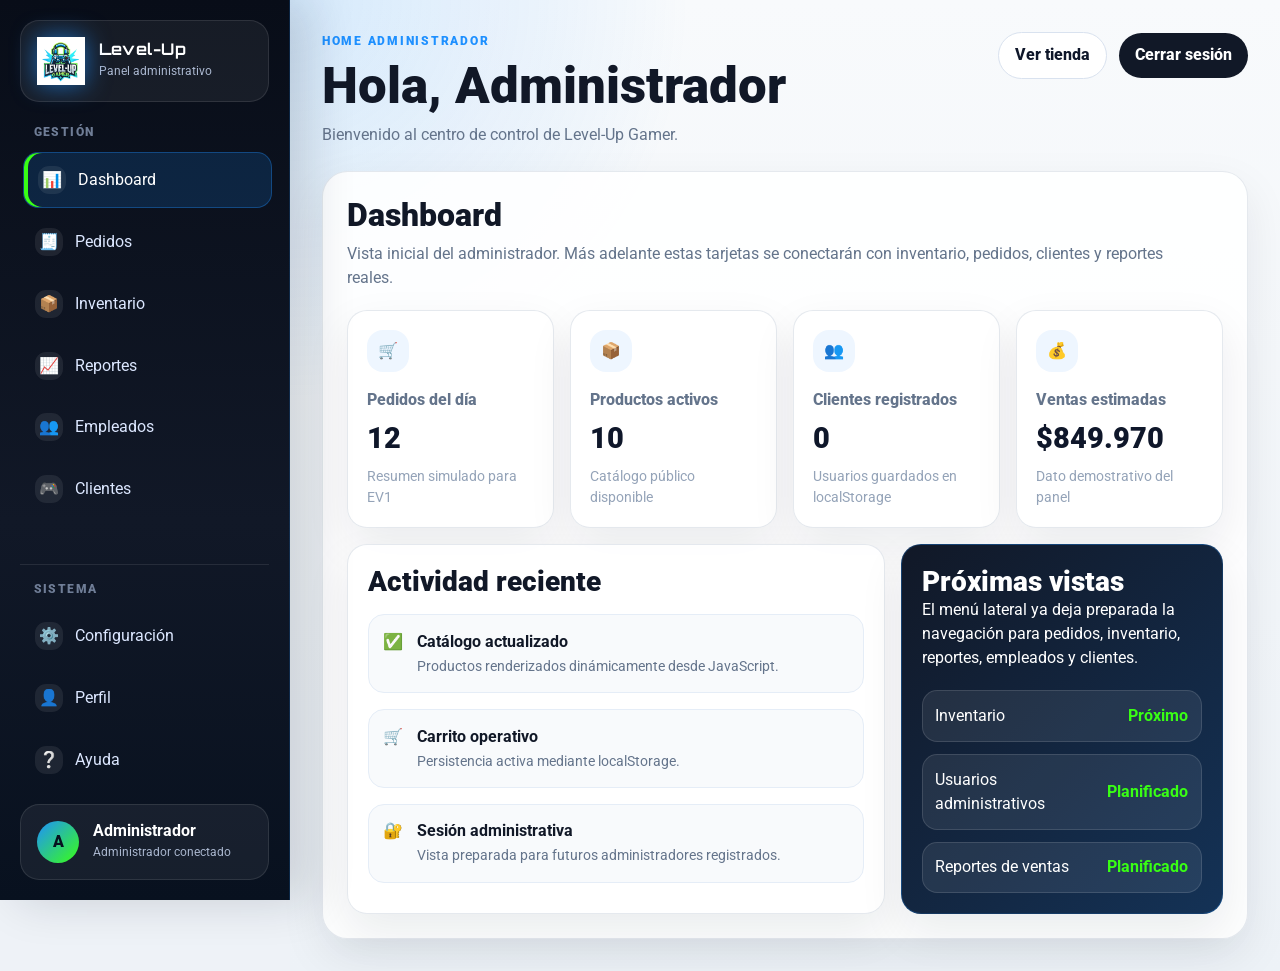
==== admin.html @ a3780b22 "feat: agrega vista de pedidos en panel administrador" ====
<!DOCTYPE html>
<html lang="es">

<head>
    <meta charset="UTF-8">
    <meta name="viewport" content="width=device-width, initial-scale=1.0">
    <title>Panel administrador | Level-Up Gamer</title>

    <link rel="icon" type="image/png" href="img/LOGO-LEVEL-UP-GAMER.png">

    <!-- Google Fonts -->
    <link rel="preconnect" href="https://fonts.googleapis.com">
    <link rel="preconnect" href="https://fonts.gstatic.com" crossorigin>
    <link href="https://fonts.googleapis.com/css2?family=Orbitron:wght@400;600;700;800&family=Roboto:wght@400;500;700;900&display=swap" rel="stylesheet">

    <!-- Bootstrap -->
    <link href="https://cdn.jsdelivr.net/npm/bootstrap@5.3.3/dist/css/bootstrap.min.css" rel="stylesheet">

    <!-- CSS propio -->
    <link rel="stylesheet" href="css/style.css">
</head>

<body class="admin-body">

    <div class="admin-layout">

        <!-- SIDEBAR ADMINISTRADOR -->
        <aside class="admin-sidebar">

            <!-- Logo / marca -->
            <div class="admin-brand">
                <img src="img/LOGO-LEVEL-UP-GAMER.png" alt="Logo Level-Up Gamer">

                <div>
                    <strong>Level-Up</strong>
                    <span>Panel administrativo</span>
                </div>
            </div>


            <!-- Menú principal -->
            <nav class="admin-menu" aria-label="Menú principal del administrador">

                <p class="admin-menu-title">Gestión</p>

                <a href="#" class="admin-menu-link active" data-admin-view="dashboard" aria-current="page">
                    <span class="admin-menu-icon">📊</span>
                    <span>Dashboard</span>
                </a>

                <a href="#" class="admin-menu-link" data-admin-view="pedidos">
                    <span class="admin-menu-icon">🧾</span>
                    <span>Pedidos</span>
                </a>

                <a href="#" class="admin-menu-link">
                    <span class="admin-menu-icon">📦</span>
                    <span>Inventario</span>
                </a>

                <a href="#" class="admin-menu-link">
                    <span class="admin-menu-icon">📈</span>
                    <span>Reportes</span>
                </a>

                <a href="#" class="admin-menu-link">
                    <span class="admin-menu-icon">👥</span>
                    <span>Empleados</span>
                </a>

                <a href="#" class="admin-menu-link">
                    <span class="admin-menu-icon">🎮</span>
                    <span>Clientes</span>
                </a>

            </nav>


            <!-- Menú inferior -->
            <div class="admin-sidebar-bottom">

                <nav class="admin-menu admin-menu-secondary" aria-label="Opciones secundarias del administrador">

                    <p class="admin-menu-title">Sistema</p>

                    <a href="#" class="admin-menu-link">
                        <span class="admin-menu-icon">⚙️</span>
                        <span>Configuración</span>
                    </a>

                    <a href="#" class="admin-menu-link">
                        <span class="admin-menu-icon">👤</span>
                        <span>Perfil</span>
                    </a>

                    <a href="#" class="admin-menu-link">
                        <span class="admin-menu-icon">❔</span>
                        <span>Ayuda</span>
                    </a>

                </nav>

                <div class="admin-profile-card">
                    <div class="admin-profile-avatar" id="admin-avatar">AD</div>

                    <div class="admin-profile-info">
                        <strong id="admin-profile-name">Administrador</strong>
                        <span id="admin-profile-role">Administrador conectado</span>
                    </div>
                </div>

            </div>

        </aside>


        <!-- CONTENIDO PRINCIPAL -->
        <main class="admin-main">

            <header class="admin-topbar">
                <div>
                    <p class="admin-eyebrow">Home administrador</p>
                    <h1>Hola, <span id="admin-greeting-name">Administrador</span></h1>
                    <p class="admin-subtitle">
                        Bienvenido al centro de control de Level-Up Gamer.
                    </p>
                </div>

                <div class="admin-topbar-actions">
                    <a href="index.html" class="admin-store-link">Ver tienda</a>
                    <button type="button" class="admin-logout-btn" onclick="cerrarSesionAdmin()">
                        Cerrar sesión
                    </button>
                </div>
            </header>


            <!-- Dashboard inicial -->
            <section class="admin-content-panel admin-view-section active" id="admin-view-dashboard">

                <div class="admin-section-heading">
                    <div>
                        <h2>Dashboard</h2>
                        <p>
                            Vista inicial del administrador. Más adelante estas tarjetas se conectarán con
                            inventario, pedidos, clientes y reportes reales.
                        </p>
                    </div>
                </div>

                <div class="admin-stats-grid">

                    <article class="admin-stat-card">
                        <span class="admin-stat-icon">🛒</span>
                        <p>Pedidos del día</p>
                        <strong>12</strong>
                        <small>Resumen simulado para EV1</small>
                    </article>

                    <article class="admin-stat-card">
                        <span class="admin-stat-icon">📦</span>
                        <p>Productos activos</p>
                        <strong>10</strong>
                        <small>Catálogo público disponible</small>
                    </article>

                    <article class="admin-stat-card">
                        <span class="admin-stat-icon">👥</span>
                        <p>Clientes registrados</p>
                        <strong id="admin-total-users">0</strong>
                        <small>Usuarios guardados en localStorage</small>
                    </article>

                    <article class="admin-stat-card">
                        <span class="admin-stat-icon">💰</span>
                        <p>Ventas estimadas</p>
                        <strong>$849.970</strong>
                        <small>Dato demostrativo del panel</small>
                    </article>

                </div>


                <div class="admin-dashboard-grid">

                    <article class="admin-dashboard-card">
                        <h3>Actividad reciente</h3>

                        <ul class="admin-activity-list">
                            <li>
                                <span>✅</span>
                                <div>
                                    <strong>Catálogo actualizado</strong>
                                    <small>Productos renderizados dinámicamente desde JavaScript.</small>
                                </div>
                            </li>

                            <li>
                                <span>🛒</span>
                                <div>
                                    <strong>Carrito operativo</strong>
                                    <small>Persistencia activa mediante localStorage.</small>
                                </div>
                            </li>

                            <li>
                                <span>🔐</span>
                                <div>
                                    <strong>Sesión administrativa</strong>
                                    <small>Vista preparada para futuros administradores registrados.</small>
                                </div>
                            </li>
                        </ul>
                    </article>

                    <article class="admin-dashboard-card admin-dashboard-highlight">
                        <h3>Próximas vistas</h3>
                        <p>
                            El menú lateral ya deja preparada la navegación para pedidos, inventario,
                            reportes, empleados y clientes.
                        </p>

                        <div class="admin-progress-list">
                            <div>
                                <span>Inventario</span>
                                <strong>Próximo</strong>
                            </div>
                            <div>
                                <span>Usuarios administrativos</span>
                                <strong>Planificado</strong>
                            </div>
                            <div>
                                <span>Reportes de ventas</span>
                                <strong>Planificado</strong>
                            </div>
                        </div>
                    </article>

                </div>

            </section>


            <!-- Pedidos -->
            <section class="admin-content-panel admin-view-section" id="admin-view-pedidos">

                <div class="admin-section-heading">
                    <div>
                        <h2>Pedidos</h2>
                        <p>
                            Revisión de ventas registradas. Selecciona una fila para ver los productos
                            comprados, cantidades, precios y total de la orden.
                        </p>
                    </div>
                </div>


                <div class="admin-orders-summary">
                    <article>
                        <span>✅</span>
                        <div>
                            <strong id="admin-orders-completed">0</strong>
                            <small>Completados</small>
                        </div>
                    </article>

                    <article>
                        <span>⏳</span>
                        <div>
                            <strong id="admin-orders-progress">0</strong>
                            <small>En curso</small>
                        </div>
                    </article>

                    <article>
                        <span>❌</span>
                        <div>
                            <strong id="admin-orders-cancelled">0</strong>
                            <small>Cancelados</small>
                        </div>
                    </article>
                </div>


                <div class="admin-table-card">

                    <div class="admin-table-header">
                        <div>
                            <h3>Listado de ventas</h3>
                            <p id="admin-orders-range">Mostrando pedidos simulados</p>
                        </div>

                        <span class="admin-table-hint">Haz clic en una venta para ver el detalle</span>
                    </div>


                    <div class="admin-table-responsive">
                        <table class="admin-orders-table">
                            <thead>
                                <tr>
                                    <th>Fecha de compra</th>
                                    <th>Código venta</th>
                                    <th>Trabajador</th>
                                    <th>Estado</th>
                                    <th>Monto</th>
                                </tr>
                            </thead>

                            <tbody id="admin-orders-body">
                                <!-- Pedidos renderizados con JavaScript -->
                            </tbody>
                        </table>
                    </div>


                    <div class="admin-pagination" id="admin-orders-pagination" aria-label="Paginación de pedidos">
                        <!-- Paginación renderizada con JavaScript -->
                    </div>

                </div>


                <div class="admin-order-detail" id="admin-order-detail">
                    <div class="admin-empty-detail">
                        <span>🧾</span>
                        <strong>Selecciona una venta</strong>
                        <p>El detalle de productos comprados aparecerá en esta sección.</p>
                    </div>
                </div>

            </section>

        </main>

    </div>


    <script src="https://cdn.jsdelivr.net/npm/bootstrap@5.3.3/dist/js/bootstrap.bundle.min.js"></script>
    <script src="js/script.js"></script>

</body>

</html>
---- css/style.css ----
/* =========================================================
   LEVEL-UP GAMER - ESTILOS BASE EV1
   Paleta oficial caso Forma B: negro, azul eléctrico y verde neón
   ========================================================= */

:root {
  --lug-bg: #000000;
  --lug-bg-soft: #0b0f14;
  --lug-card: #101820;
  --lug-card-light: #ffffff;
  --lug-primary: #1e90ff;
  --lug-secondary: #39ff14;
  --lug-accent: #39ff14;
  --lug-danger: #ff4d6d;
  --lug-warning: #ffd166;
  --lug-text: #ffffff;
  --lug-muted: #d3d3d3;
  --lug-border: rgba(30, 144, 255, 0.35);
  --lug-shadow: 0 18px 45px rgba(0, 0, 0, 0.35);
  --lug-font-main: "Roboto", Arial, sans-serif;
  --lug-font-heading: "Orbitron", "Roboto", Arial, sans-serif;
}

* {
  box-sizing: border-box;
}

body {
  min-height: 100vh;
  font-family: var(--lug-font-main);
  background:
    radial-gradient(
      circle at top left,
      rgba(30, 144, 255, 0.2),
      transparent 34rem
    ),
    radial-gradient(
      circle at top right,
      rgba(57, 255, 20, 0.12),
      transparent 28rem
    ),
    linear-gradient(180deg, #000000 0%, #05080d 45%, #000000 100%);
  color: var(--lug-text);
}

a {
  color: var(--lug-secondary);
  transition:
    color 0.2s ease,
    opacity 0.2s ease;
}

a:hover {
  color: var(--lug-accent);
}

.navbar.bg-dark,
footer.bg-dark {
  background: rgba(0, 0, 0, 0.96) !important;
  border-bottom: 1px solid var(--lug-border);
  box-shadow: 0 8px 24px rgba(0, 0, 0, 0.24);
}

.navbar-brand img {
  filter: drop-shadow(0 0 8px rgba(30, 144, 255, 0.55));
}

.navbar-brand,
.navbar-dark .navbar-nav .nav-link {
  letter-spacing: 0.03em;
}

.navbar-dark .navbar-nav .nav-link:hover,
.navbar-dark .navbar-nav .nav-link.active {
  color: var(--lug-accent);
}

header .container.py-2 {
  color: var(--lug-muted);
}

.user-session-btn {
  display: inline-flex;
  align-items: center;
  gap: 0.5rem;
  color: var(--lug-text);
  border: 1px solid rgba(30, 144, 255, 0.35);
  background: rgba(16, 24, 32, 0.8);
}

.user-session-btn:hover,
.user-session-btn:focus {
  color: var(--lug-text);
  border-color: var(--lug-secondary);
  background: rgba(30, 144, 255, 0.16);
}

.user-avatar {
  display: inline-flex;
  align-items: center;
  justify-content: center;
  width: 30px;
  height: 30px;
  border-radius: 50%;
  background: linear-gradient(135deg, var(--lug-primary), var(--lug-secondary));
  color: #000000;
  font-family: var(--lug-font-main);
  font-size: 0.8rem;
  font-weight: 900;
}

.user-session-menu {
  background: rgba(3, 6, 10, 0.98);
  border: 1px solid rgba(30, 144, 255, 0.35);
  box-shadow: var(--lug-shadow);
}

.user-session-menu .dropdown-item {
  color: var(--lug-text);
}

.user-session-menu .dropdown-item:hover,
.user-session-menu .dropdown-item:focus {
  color: #000000;
  background: var(--lug-secondary);
}

.user-session-menu .dropdown-divider {
  border-color: rgba(30, 144, 255, 0.25);
}

main {
  color: var(--lug-text);
}

.bg-light {
  background: linear-gradient(
    135deg,
    rgba(16, 24, 32, 0.96),
    rgba(0, 0, 0, 0.9)
  ) !important;
  color: var(--lug-text);
  border: 1px solid var(--lug-border);
  border-radius: 1.2rem;
  box-shadow: var(--lug-shadow);
}

h1,
h2,
h3,
h4,
h5,
.navbar-brand {
  font-family: var(--lug-font-heading);
  font-weight: 800;
}

h1,
h2 {
  text-shadow: 0 0 20px rgba(30, 144, 255, 0.45);
}

.text-muted {
  color: var(--lug-muted) !important;
}

.card {
  background: linear-gradient(
    180deg,
    rgba(16, 24, 32, 0.98),
    rgba(3, 6, 10, 0.98)
  );
  color: var(--lug-text);
  border: 1px solid rgba(30, 144, 255, 0.22);
  border-radius: 1rem;
  box-shadow: 0 14px 30px rgba(0, 0, 0, 0.38);
  overflow: hidden;
  transition:
    transform 0.2s ease,
    box-shadow 0.2s ease,
    border-color 0.2s ease;
}

.card .card-title {
  color: var(--lug-text);
}

.card .card-text,
.card .text-muted,
.cart-item small,
.form-text {
  color: var(--lug-muted) !important;
}

.product-price,
.cart-item .fw-bold,
.cart-summary-total span,
#cart-total,
#cart-total-final {
  font-family: var(--lug-font-main);
  color: var(--lug-secondary);
  letter-spacing: 0;
  text-shadow: none;
}

.cart-summary-total {
  font-family: var(--lug-font-main);
  color: var(--lug-text);
  font-weight: 700;
}

.card:hover {
  transform: translateY(-4px);
  border-color: rgba(30, 144, 255, 0.65);
  box-shadow: 0 20px 42px rgba(0, 0, 0, 0.3);
}

.card-img-top {
  height: 190px;
  object-fit: cover;
  background: #0c1020;
}

.product-image-link {
  display: block;
  overflow: hidden;
}

.product-image-link img {
  transition:
    transform 0.25s ease,
    filter 0.25s ease;
}

.product-image-link:hover img {
  transform: scale(1.04);
  filter: brightness(1.08);
}

.card-header.bg-dark {
  background: linear-gradient(135deg, #000000, #0b1f35) !important;
  border-bottom: 1px solid rgba(57, 255, 20, 0.35);
}

.card-body {
  background: transparent;
}

.btn {
  border-radius: 999px;
  font-weight: 700;
}

.btn-dark {
  background: linear-gradient(135deg, var(--lug-primary), #005bb5);
  border: none;
  box-shadow: 0 0 18px rgba(30, 144, 255, 0.35);
}

/* =========================================================
   PANEL ADMINISTRATIVO
   ========================================================= */

.admin-body {
  min-height: 100vh;
  background: #eef2f7;
  color: #172033;
}

.admin-layout {
  display: grid;
  grid-template-columns: 290px minmax(0, 1fr);
  min-height: 100vh;
}

.admin-sidebar {
  position: sticky;
  top: 0;
  display: flex;
  flex-direction: column;
  height: 100vh;
  padding: 1.25rem;
  background: linear-gradient(180deg, #080d18 0%, #111827 58%, #08111f 100%);
  color: #ffffff;
  border-right: 1px solid rgba(30, 144, 255, 0.18);
  box-shadow: 18px 0 45px rgba(15, 23, 42, 0.16);
}

.admin-brand,
.admin-profile-card {
  display: flex;
  align-items: center;
  gap: 0.85rem;
  padding: 1rem;
  background: rgba(255, 255, 255, 0.06);
  border: 1px solid rgba(255, 255, 255, 0.1);
  border-radius: 1.2rem;
}

.admin-brand img {
  width: 48px;
  height: 48px;
  object-fit: contain;
  filter: drop-shadow(0 0 12px rgba(30, 144, 255, 0.65));
}

.admin-brand strong,
.admin-profile-info strong {
  display: block;
  line-height: 1.1;
}

.admin-brand strong {
  font-family: var(--lug-font-heading);
  font-size: 1rem;
  letter-spacing: 0.04em;
}

.admin-brand span,
.admin-profile-info span {
  display: block;
  margin-top: 0.2rem;
  color: #aab7cf;
  font-size: 0.78rem;
}

.admin-menu {
  margin-top: 1.4rem;
}

.admin-menu-title {
  margin: 0 0 0.65rem;
  padding: 0 0.85rem;
  color: #6f7d96;
  font-size: 0.72rem;
  font-weight: 900;
  letter-spacing: 0.12em;
  text-transform: uppercase;
}

.admin-menu-link {
  display: flex;
  align-items: center;
  gap: 0.75rem;
  width: 100%;
  margin-bottom: 0.35rem;
  padding: 0.82rem 0.9rem;
  color: #dce7ff;
  text-decoration: none;
  border: 1px solid transparent;
  border-radius: 0.95rem;
  transition:
    background 0.2s ease,
    color 0.2s ease,
    border-color 0.2s ease,
    transform 0.2s ease;
}

.admin-menu-link:hover,
.admin-menu-link.active {
  color: #ffffff;
  background: rgba(30, 144, 255, 0.16);
  border-color: rgba(30, 144, 255, 0.34);
  transform: translateX(3px);
}

.admin-menu-link.active {
  box-shadow: inset 4px 0 0 var(--lug-secondary);
}

.admin-menu-icon {
  display: inline-flex;
  align-items: center;
  justify-content: center;
  width: 28px;
  height: 28px;
  background: rgba(255, 255, 255, 0.08);
  border-radius: 0.7rem;
}

.admin-sidebar-bottom {
  margin-top: auto;
}

.admin-menu-secondary {
  margin-top: 1rem;
  padding-top: 1rem;
  border-top: 1px solid rgba(255, 255, 255, 0.09);
}

.admin-profile-card {
  margin-top: 1rem;
}

.admin-profile-avatar {
  display: inline-flex;
  align-items: center;
  justify-content: center;
  flex: 0 0 42px;
  width: 42px;
  height: 42px;
  color: #07111f;
  font-weight: 900;
  background: linear-gradient(135deg, var(--lug-primary), var(--lug-secondary));
  border-radius: 50%;
}

.admin-profile-info {
  min-width: 0;
}

.admin-profile-info strong,
.admin-profile-info span {
  overflow: hidden;
  text-overflow: ellipsis;
  white-space: nowrap;
}

.admin-main {
  min-width: 0;
  padding: 2rem;
  background:
    radial-gradient(circle at top left, rgba(30, 144, 255, 0.16), transparent 25rem),
    linear-gradient(180deg, #f8fafc 0%, #edf2f7 100%);
  color: #172033;
}

.admin-topbar {
  display: flex;
  align-items: flex-start;
  justify-content: space-between;
  gap: 1.5rem;
  margin-bottom: 1.5rem;
}

.admin-eyebrow {
  margin: 0 0 0.25rem;
  color: #1e90ff;
  font-size: 0.78rem;
  font-weight: 900;
  letter-spacing: 0.14em;
  text-transform: uppercase;
}

.admin-topbar h1 {
  margin: 0;
  color: #111827;
  font-family: var(--lug-font-main);
  font-size: clamp(2rem, 4vw, 3.2rem);
  font-weight: 900;
  text-shadow: none;
}

.admin-subtitle {
  margin: 0.45rem 0 0;
  color: #64748b;
}

.admin-topbar-actions {
  display: flex;
  align-items: center;
  gap: 0.75rem;
  flex-wrap: wrap;
}

.admin-store-link,
.admin-logout-btn {
  display: inline-flex;
  align-items: center;
  justify-content: center;
  min-height: 42px;
  padding: 0.65rem 1rem;
  font-weight: 800;
  text-decoration: none;
  border-radius: 999px;
}

.admin-store-link {
  color: #0f172a;
  background: #ffffff;
  border: 1px solid #d9e2ef;
}

.admin-store-link:hover {
  color: #0f172a;
  border-color: var(--lug-primary);
}

.admin-logout-btn {
  color: #ffffff;
  background: #111827;
  border: none;
}

.admin-content-panel,
.admin-dashboard-card,
.admin-stat-card {
  background: rgba(255, 255, 255, 0.88);
  border: 1px solid rgba(148, 163, 184, 0.24);
  box-shadow: 0 18px 45px rgba(15, 23, 42, 0.08);
}

.admin-content-panel {
  display: none;
  padding: 1.5rem;
  border-radius: 1.6rem;
}

.admin-content-panel.active {
  display: block;
}

.admin-section-heading {
  display: flex;
  align-items: flex-start;
  justify-content: space-between;
  gap: 1rem;
  margin-bottom: 1.25rem;
}

.admin-section-heading h2,
.admin-dashboard-card h3 {
  margin: 0;
  color: #111827;
  font-family: var(--lug-font-main);
  font-weight: 900;
  text-shadow: none;
}

.admin-section-heading p {
  max-width: 820px;
  margin: 0.45rem 0 0;
  color: #64748b;
}

.admin-stats-grid {
  display: grid;
  grid-template-columns: repeat(4, minmax(0, 1fr));
  gap: 1rem;
}

.admin-stat-card,
.admin-dashboard-card {
  border-radius: 1.25rem;
}

.admin-stat-card {
  padding: 1.2rem;
}

.admin-stat-icon {
  display: inline-flex;
  align-items: center;
  justify-content: center;
  width: 42px;
  height: 42px;
  margin-bottom: 1rem;
  background: #eef6ff;
  border-radius: 1rem;
}

.admin-stat-card p {
  margin: 0;
  color: #64748b;
  font-weight: 800;
}

.admin-stat-card strong {
  display: block;
  margin-top: 0.3rem;
  color: #0f172a;
  font-size: 1.8rem;
  font-weight: 900;
}

.admin-stat-card small {
  display: block;
  margin-top: 0.35rem;
  color: #94a3b8;
}

.admin-dashboard-grid {
  display: grid;
  grid-template-columns: 1.25fr 0.75fr;
  gap: 1rem;
  margin-top: 1rem;
}

.admin-dashboard-card {
  padding: 1.25rem;
}

.admin-activity-list {
  display: grid;
  gap: 1rem;
  margin: 1rem 0 0;
  padding: 0;
  list-style: none;
}

.admin-activity-list li {
  display: flex;
  gap: 0.85rem;
  padding: 0.9rem;
  background: #f8fafc;
  border: 1px solid #e5edf7;
  border-radius: 1rem;
}

.admin-activity-list strong {
  display: block;
  color: #111827;
}

.admin-activity-list small,
.admin-dashboard-card p {
  color: #64748b;
}

.admin-dashboard-highlight {
  color: #ffffff;
  background: linear-gradient(135deg, #111827, #143256);
  border-color: rgba(30, 144, 255, 0.25);
}

.admin-dashboard-highlight h3,
.admin-dashboard-highlight p {
  color: #ffffff;
}

.admin-progress-list {
  display: grid;
  gap: 0.75rem;
  margin-top: 1.25rem;
}

.admin-progress-list div {
  display: flex;
  align-items: center;
  justify-content: space-between;
  gap: 1rem;
  padding: 0.8rem;
  background: rgba(255, 255, 255, 0.08);
  border: 1px solid rgba(255, 255, 255, 0.12);
  border-radius: 0.95rem;
}

.admin-progress-list strong {
  color: var(--lug-secondary);
}

.admin-orders-summary {
  display: grid;
  grid-template-columns: repeat(3, minmax(0, 1fr));
  gap: 1rem;
  margin-bottom: 1rem;
}

.admin-orders-summary article {
  display: flex;
  align-items: center;
  gap: 0.9rem;
  padding: 1rem;
  background: #ffffff;
  border: 1px solid #e5edf7;
  border-radius: 1.2rem;
  box-shadow: 0 12px 30px rgba(15, 23, 42, 0.06);
}

.admin-orders-summary article > span {
  display: inline-flex;
  align-items: center;
  justify-content: center;
  width: 44px;
  height: 44px;
  background: #eef6ff;
  border-radius: 1rem;
}

.admin-orders-summary strong {
  display: block;
  color: #0f172a;
  font-size: 1.6rem;
  line-height: 1;
}

.admin-orders-summary small {
  color: #64748b;
  font-weight: 800;
}

.admin-table-card,
.admin-order-detail {
  background: #ffffff;
  border: 1px solid #e5edf7;
  border-radius: 1.25rem;
  box-shadow: 0 12px 30px rgba(15, 23, 42, 0.06);
}

.admin-table-card {
  overflow: hidden;
}

.admin-table-header {
  display: flex;
  align-items: flex-start;
  justify-content: space-between;
  gap: 1rem;
  padding: 1.2rem;
  border-bottom: 1px solid #e5edf7;
}

.admin-table-header h3 {
  margin: 0;
  color: #111827;
  font-family: var(--lug-font-main);
  font-weight: 900;
}

.admin-table-header p {
  margin: 0.25rem 0 0;
  color: #64748b;
}

.admin-table-hint {
  color: #1e90ff;
  font-size: 0.85rem;
  font-weight: 900;
}

.admin-table-responsive {
  width: 100%;
  overflow-x: auto;
}

.admin-orders-table,
.admin-order-products-table {
  width: 100%;
  border-collapse: collapse;
}

.admin-orders-table th,
.admin-orders-table td,
.admin-order-products-table th,
.admin-order-products-table td {
  padding: 0.95rem 1.2rem;
  color: #172033;
  border-bottom: 1px solid #edf2f7;
  vertical-align: middle;
}

.admin-orders-table th,
.admin-order-products-table th {
  color: #64748b;
  background: #f8fafc;
  font-size: 0.78rem;
  letter-spacing: 0.06em;
  text-transform: uppercase;
}

.admin-orders-table tbody tr {
  cursor: pointer;
  transition:
    background 0.2s ease,
    box-shadow 0.2s ease;
}

.admin-orders-table tbody tr:hover,
.admin-orders-table tbody tr.selected {
  background: #eef6ff;
}

.admin-orders-table tbody tr.selected {
  box-shadow: inset 4px 0 0 var(--lug-primary);
}

.admin-status-badge {
  display: inline-flex;
  align-items: center;
  justify-content: center;
  min-width: 98px;
  padding: 0.35rem 0.65rem;
  font-size: 0.78rem;
  font-weight: 900;
  border-radius: 999px;
}

.admin-status-badge.completed {
  color: #166534;
  background: #dcfce7;
}

.admin-status-badge.progress {
  color: #92400e;
  background: #fef3c7;
}

.admin-status-badge.cancelled {
  color: #991b1b;
  background: #fee2e2;
}

.admin-pagination {
  display: flex;
  align-items: center;
  justify-content: flex-end;
  gap: 0.4rem;
  padding: 1rem 1.2rem;
  background: #f8fafc;
}

.admin-pagination button {
  min-width: 38px;
  height: 38px;
  color: #172033;
  font-weight: 900;
  background: #ffffff;
  border: 1px solid #d9e2ef;
  border-radius: 0.75rem;
  transition:
    background 0.2s ease,
    border-color 0.2s ease,
    color 0.2s ease;
}

.admin-pagination button:hover:not(:disabled),
.admin-pagination button.active {
  color: #ffffff;
  background: #1e90ff;
  border-color: #1e90ff;
}

.admin-pagination button:disabled {
  cursor: not-allowed;
  opacity: 0.45;
}

.admin-order-detail {
  margin-top: 1rem;
  padding: 1.2rem;
}

.admin-empty-detail {
  display: grid;
  place-items: center;
  min-height: 160px;
  color: #64748b;
  text-align: center;
}

.admin-empty-detail span {
  font-size: 2rem;
}

.admin-empty-detail strong {
  margin-top: 0.5rem;
  color: #111827;
  font-size: 1.1rem;
}

.admin-empty-detail p {
  margin: 0.25rem 0 0;
}

.admin-order-detail-header {
  display: flex;
  align-items: flex-start;
  justify-content: space-between;
  gap: 1rem;
  margin-bottom: 1rem;
}

.admin-order-detail-header p {
  margin: 0;
  color: #64748b;
  font-size: 0.78rem;
  font-weight: 900;
  letter-spacing: 0.08em;
  text-transform: uppercase;
}

.admin-order-detail-header h3 {
  margin: 0.25rem 0 0;
  color: #111827;
  font-family: var(--lug-font-main);
  font-weight: 900;
}

.admin-order-meta {
  display: flex;
  flex-wrap: wrap;
  gap: 0.75rem;
  margin-bottom: 1rem;
}

.admin-order-meta span {
  padding: 0.6rem 0.8rem;
  color: #475569;
  background: #f8fafc;
  border: 1px solid #e5edf7;
  border-radius: 0.8rem;
}

@media (max-width: 1100px) {
  .admin-layout {
    grid-template-columns: 240px minmax(0, 1fr);
  }

  .admin-stats-grid {
    grid-template-columns: repeat(2, minmax(0, 1fr));
  }

  .admin-dashboard-grid {
    grid-template-columns: 1fr;
  }

  .admin-orders-summary {
    grid-template-columns: 1fr;
  }
}

@media (max-width: 780px) {
  .admin-layout {
    display: block;
  }

  .admin-sidebar {
    position: static;
    height: auto;
  }

  .admin-main {
    padding: 1rem;
  }

  .admin-topbar {
    display: block;
  }

  .admin-topbar-actions {
    margin-top: 1rem;
  }

  .admin-stats-grid {
    grid-template-columns: 1fr;
  }

  .admin-table-header,
  .admin-order-detail-header {
    display: block;
  }

  .admin-pagination {
    justify-content: center;
    flex-wrap: wrap;
  }
}

.btn-dark:hover {
  background: linear-gradient(135deg, var(--lug-secondary), var(--lug-primary));
  color: #000000;
}

.btn-outline-dark {
  color: var(--lug-primary);
  border-color: var(--lug-primary);
}

.btn-outline-dark:hover {
  background: var(--lug-primary);
  border-color: var(--lug-primary);
  color: #000000;
}

.btn-outline-secondary {
  color: var(--lug-muted);
  border-color: rgba(211, 211, 211, 0.45);
}

.btn-outline-secondary:hover {
  background: var(--lug-primary);
  border-color: var(--lug-primary);
  color: #000000;
}

.btn-outline-secondary.disabled,
.btn-outline-secondary:disabled {
  color: var(--lug-text);
  background: rgba(30, 144, 255, 0.14);
  border-color: rgba(30, 144, 255, 0.45);
  opacity: 1;
}

.btn-success {
  background: linear-gradient(135deg, var(--lug-secondary), #18b800);
  border: none;
  color: #000000;
}

.btn-outline-danger {
  border-color: var(--lug-danger);
  color: var(--lug-danger);
}

.btn-outline-danger:hover {
  background: var(--lug-danger);
  border-color: var(--lug-danger);
}

.cart-item {
  color: var(--lug-text);
}

.cart-item.border-bottom {
  border-color: rgba(30, 144, 255, 0.22) !important;
}

.position-sticky.top-0 {
  top: 1rem !important;
}

/* =========================================================
   Formularios Login / Registro
   ========================================================= */

.auth-main {
  min-height: calc(100vh - 260px);
  display: flex;
  align-items: center;
  justify-content: center;
  padding: 3rem 1rem;
}

.auth-card {
  width: 100%;
  max-width: 480px;
  padding: 2rem;
  background: rgba(0, 0, 0, 0.92);
  border: 1px solid var(--lug-border);
  border-radius: 1.4rem;
  box-shadow:
    var(--lug-shadow),
    0 0 32px rgba(30, 144, 255, 0.22);
  backdrop-filter: blur(10px);
}

.auth-card.auth-card-lg {
  max-width: 720px;
}

.auth-logo {
  width: 86px;
  height: 86px;
  object-fit: contain;
  filter: drop-shadow(0 0 18px rgba(30, 144, 255, 0.55));
}

.auth-title {
  color: var(--lug-text);
  text-align: center;
  margin-bottom: 1.5rem;
}

.auth-card label,
.auth-card .form-label {
  color: var(--lug-text);
  font-weight: 700;
}

.auth-card .form-control,
.auth-card .form-select,
.card .form-control,
.card .form-select {
  border-radius: 0.85rem;
  border: 1px solid rgba(30, 144, 255, 0.35);
}

.form-select {
  cursor: pointer;
  padding-right: 2.75rem;
  appearance: none;
  -webkit-appearance: none;
  -moz-appearance: none;
  background-color: rgba(255, 255, 255, 0.96);
  background-image:
    linear-gradient(45deg, transparent 50%, #000000 50%),
    linear-gradient(135deg, #000000 50%, transparent 50%),
    linear-gradient(135deg, rgba(30, 144, 255, 0.28), rgba(57, 255, 20, 0.18));
  background-position:
    calc(100% - 20px) 50%,
    calc(100% - 14px) 50%,
    calc(100% - 2.35rem) 50%;
  background-size:
    6px 6px,
    6px 6px,
    1px 60%;
  background-repeat: no-repeat;
}

.form-select:hover {
  border-color: var(--lug-secondary);
}

.form-select:disabled {
  cursor: not-allowed;
  opacity: 0.65;
}

.card .form-control,
.card .form-select {
  background-color: rgba(255, 255, 255, 0.94);
  color: #0b1726;
}

.auth-card .form-control,
.auth-card .form-select {
  background-color: rgba(255, 255, 255, 0.96);
}

.auth-card .form-control:focus,
.auth-card .form-select:focus,
.card .form-control:focus,
.card .form-select:focus {
  border-color: var(--lug-secondary);
  box-shadow: 0 0 0 0.25rem rgba(57, 255, 20, 0.18);
}

.error,
.exito {
  border-radius: 0.9rem;
  padding: 0.75rem 1rem;
  margin-top: 0.75rem;
  font-weight: 700;
}

.error {
  background: rgba(255, 77, 109, 0.12);
  border: 1px solid rgba(255, 77, 109, 0.55);
  color: #ffb3c0;
}

.exito {
  background: rgba(57, 255, 136, 0.12);
  border: 1px solid rgba(57, 255, 136, 0.55);
  color: #b8ffd3;
}

#mensajes:empty {
  display: none;
}

/* =========================================================
   Carrito detallado
   ========================================================= */

#cart-list[data-cart-view="page"] .card img {
  min-height: 170px;
  height: 100%;
  width: 100%;
  object-fit: cover;
  background: #0c1020;
}

#cart-list[data-cart-view="page"] .card {
  border-left: 4px solid var(--lug-primary);
}

.lug-breadcrumb {
  --bs-breadcrumb-divider-color: var(--lug-muted);
}

.lug-breadcrumb .breadcrumb-item,
.lug-breadcrumb .breadcrumb-item.active {
  color: var(--lug-muted);
}

.lug-breadcrumb a {
  color: var(--lug-secondary);
  text-decoration: none;
}

.lug-breadcrumb a:hover {
  text-decoration: underline;
}

.product-detail-card {
  border-color: rgba(57, 255, 20, 0.28);
}

.product-detail-img {
  width: 100%;
  height: 100%;
  min-height: 420px;
  object-fit: cover;
  background: #0c1020;
}

.detail-divider {
  border-color: rgba(30, 144, 255, 0.35);
  opacity: 1;
}

.detail-quantity {
  max-width: 150px;
}

.similar-product-card {
  max-width: 320px;
}

.similar-product-card .card-img-top {
  height: 180px;
}

#carouselProductosSimilares .carousel-control-prev,
#carouselProductosSimilares .carousel-control-next {
  width: 8%;
}

footer a {
  text-decoration: none;
}

footer a:hover {
  text-decoration: underline;
}

@media (max-width: 991px) {
  .position-sticky.top-0 {
    position: static !important;
  }

  .card-img-top {
    height: 220px;
  }
}

@media (max-width: 575px) {
  .auth-card {
    padding: 1.4rem;
  }

  .card-img-top {
    height: 180px;
  }
}
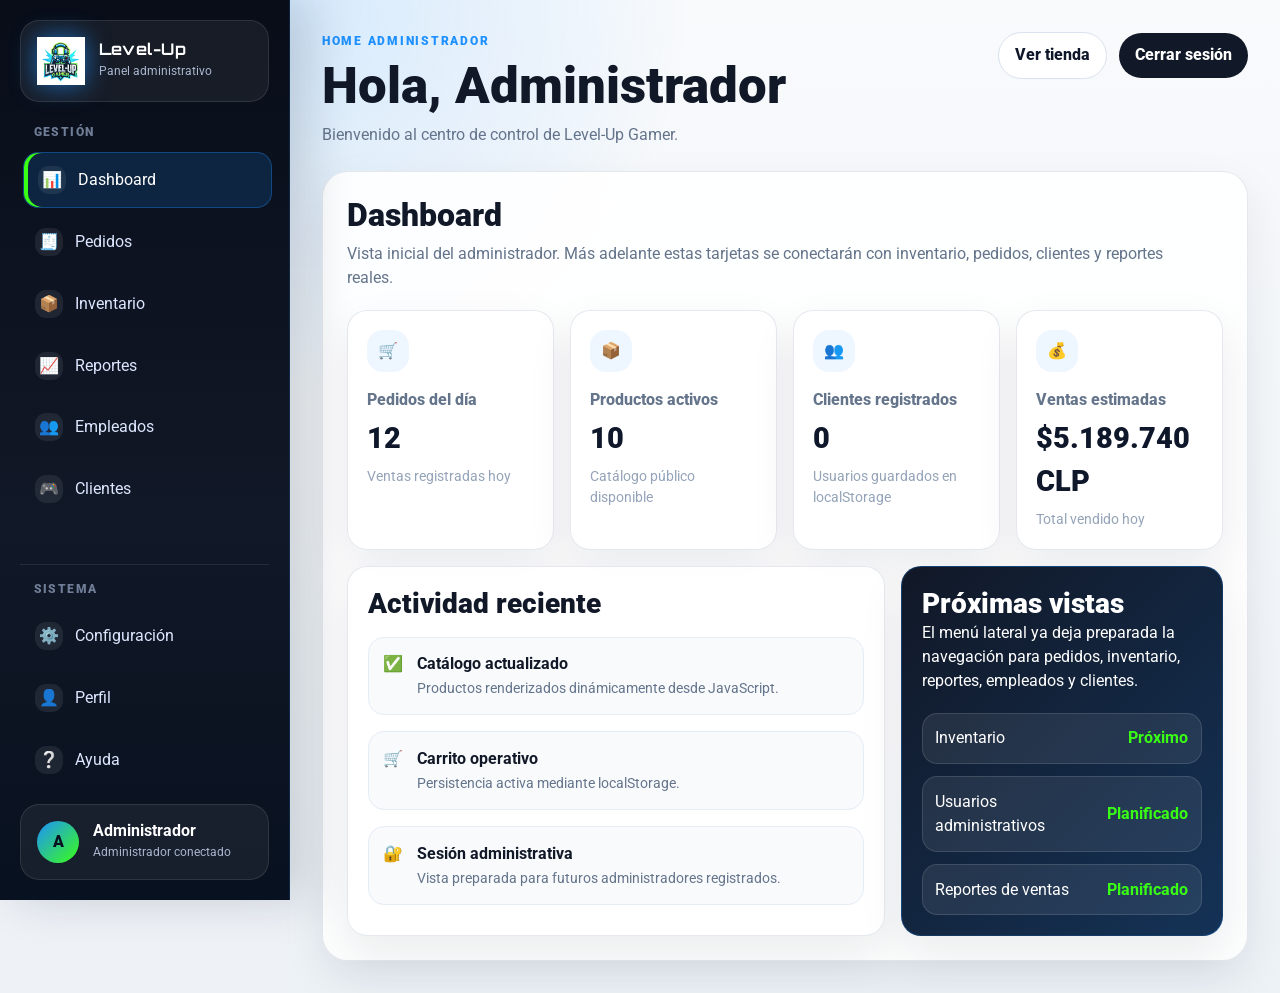
==== commit 7cc3e8b2: "feat: actualiza panel administrador con estadísticas de pedidos y ventas" ====
--- a/admin.html
+++ b/admin.html
@@ -153,8 +153,8 @@
                     <article class="admin-stat-card">
                         <span class="admin-stat-icon">🛒</span>
                         <p>Pedidos del día</p>
-                        <strong>12</strong>
-                        <small>Resumen simulado para EV1</small>
+                        <strong id="admin-dashboard-orders-today">0</strong>
+                        <small>Ventas registradas hoy</small>
                     </article>
 
                     <article class="admin-stat-card">
@@ -174,8 +174,8 @@
                     <article class="admin-stat-card">
                         <span class="admin-stat-icon">💰</span>
                         <p>Ventas estimadas</p>
-                        <strong>$849.970</strong>
-                        <small>Dato demostrativo del panel</small>
+                        <strong id="admin-dashboard-sales-today">$0 CLP</strong>
+                        <small>Total vendido hoy</small>
                     </article>
 
                 </div>
@@ -319,15 +319,6 @@
 
                 </div>
 
-
-                <div class="admin-order-detail" id="admin-order-detail">
-                    <div class="admin-empty-detail">
-                        <span>🧾</span>
-                        <strong>Selecciona una venta</strong>
-                        <p>El detalle de productos comprados aparecerá en esta sección.</p>
-                    </div>
-                </div>
-
             </section>
 
         </main>
--- a/css/style.css
+++ b/css/style.css
@@ -690,7 +690,7 @@
 }
 
 .admin-table-card,
-.admin-order-detail {
+.admin-order-detail-inline {
   background: #ffffff;
   border: 1px solid #e5edf7;
   border-radius: 1.25rem;
@@ -835,9 +835,16 @@
   opacity: 0.45;
 }
 
-.admin-order-detail {
-  margin-top: 1rem;
+.admin-order-detail-row td {
+  padding: 0 !important;
+  background: #f8fafc;
+}
+
+.admin-order-detail-inline {
+  margin: 0.6rem 1rem 1rem;
   padding: 1.2rem;
+  border-color: rgba(30, 144, 255, 0.24);
+  animation: adminDetailOpen 0.18s ease-out;
 }
 
 .admin-empty-detail {
@@ -899,6 +906,18 @@
   background: #f8fafc;
   border: 1px solid #e5edf7;
   border-radius: 0.8rem;
+}
+
+@keyframes adminDetailOpen {
+  from {
+    opacity: 0;
+    transform: translateY(-6px);
+  }
+
+  to {
+    opacity: 1;
+    transform: translateY(0);
+  }
 }
 
 @media (max-width: 1100px) {
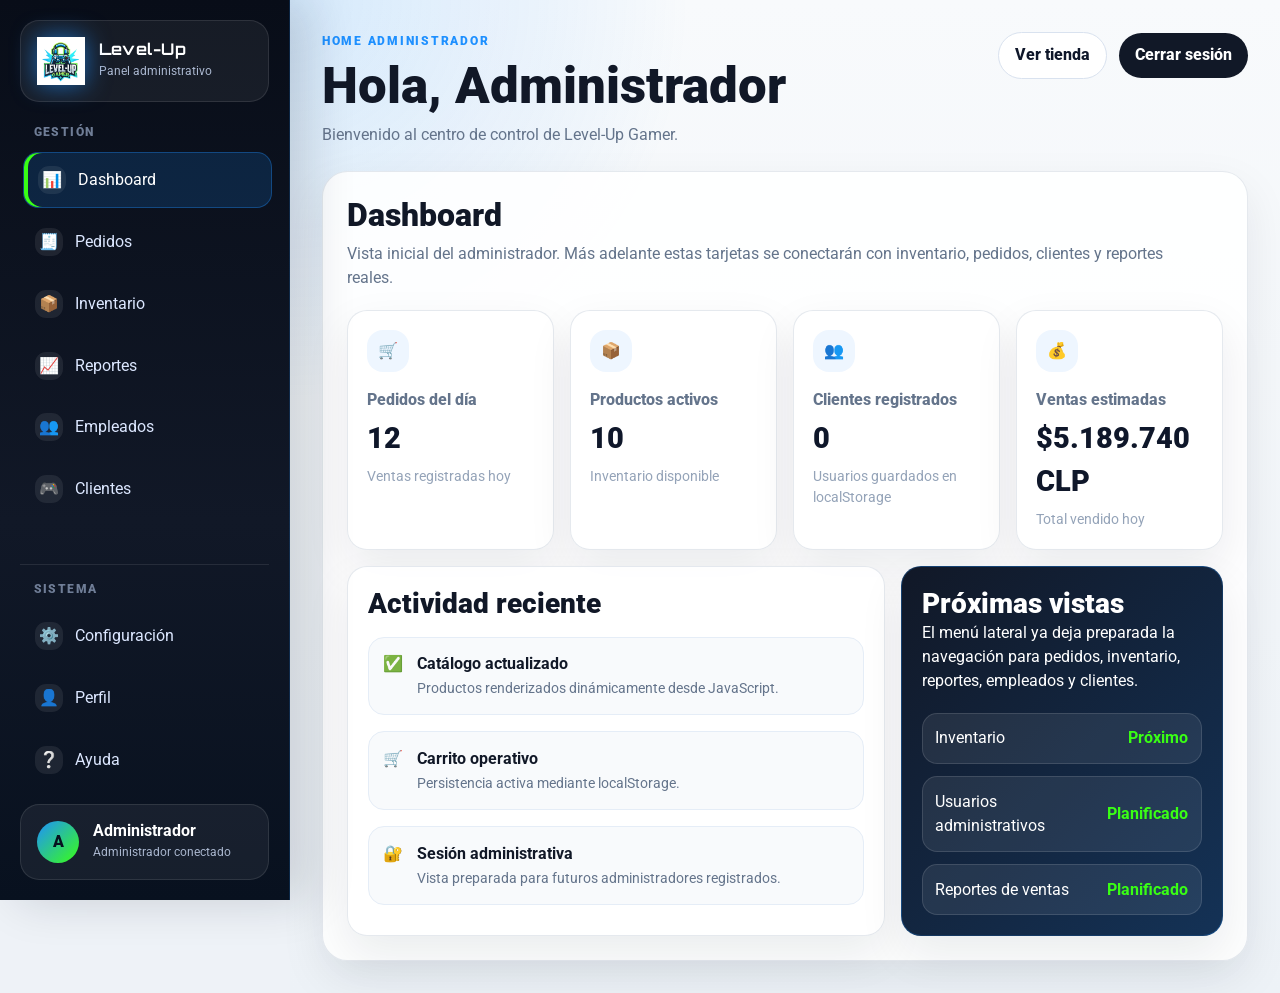
==== commit 48db5e88: "feat: agrega dashboard pedidos e inventario administrativo" ====
--- a/admin.html
+++ b/admin.html
@@ -53,7 +53,7 @@
                     <span>Pedidos</span>
                 </a>
 
-                <a href="#" class="admin-menu-link">
+                <a href="#" class="admin-menu-link" data-admin-view="inventario">
                     <span class="admin-menu-icon">📦</span>
                     <span>Inventario</span>
                 </a>
@@ -160,8 +160,8 @@
                     <article class="admin-stat-card">
                         <span class="admin-stat-icon">📦</span>
                         <p>Productos activos</p>
-                        <strong>10</strong>
-                        <small>Catálogo público disponible</small>
+                        <strong id="admin-dashboard-products-active">0</strong>
+                        <small>Inventario disponible</small>
                     </article>
 
                     <article class="admin-stat-card">
@@ -321,6 +321,123 @@
 
             </section>
 
+
+            <!-- Inventario -->
+            <section class="admin-content-panel admin-view-section" id="admin-view-inventario">
+
+                <div class="admin-section-heading">
+                    <div>
+                        <h2>Inventario</h2>
+                        <p>
+                            Administra los productos disponibles de Level-Up Gamer. Puedes agregar,
+                            editar o eliminar productos del inventario administrativo.
+                        </p>
+                    </div>
+                </div>
+
+
+                <div class="admin-inventory-layout">
+
+                    <div class="admin-table-card">
+
+                        <div class="admin-table-header">
+                            <div>
+                                <h3>Productos registrados</h3>
+                                <p id="admin-inventory-count">Inventario basado en el catálogo actual</p>
+                            </div>
+
+                            <button type="button" class="admin-primary-btn" onclick="prepararNuevoProductoAdmin()">
+                                + Nuevo producto
+                            </button>
+                        </div>
+
+
+                        <div class="admin-table-responsive">
+                            <table class="admin-inventory-table">
+                                <thead>
+                                    <tr>
+                                        <th>Imagen</th>
+                                        <th>Código</th>
+                                        <th>Producto</th>
+                                        <th>Categoría</th>
+                                        <th>Precio</th>
+                                        <th>Stock</th>
+                                        <th>Acciones</th>
+                                    </tr>
+                                </thead>
+
+                                <tbody id="admin-inventory-body">
+                                    <!-- Inventario renderizado con JavaScript -->
+                                </tbody>
+                            </table>
+                        </div>
+
+                    </div>
+
+
+                    <aside class="admin-form-card">
+                        <div class="admin-form-header">
+                            <p>Formulario de producto</p>
+                            <h3 id="admin-inventory-form-title">Agregar producto</h3>
+                        </div>
+
+                        <form id="admin-inventory-form" onsubmit="return guardarProductoInventarioAdmin()" novalidate>
+                            <input type="hidden" id="admin-product-editing-id">
+
+                            <div class="admin-form-grid">
+                                <label>
+                                    Código *
+                                    <input type="text" id="admin-product-id" maxlength="20" placeholder="Ej: AC003">
+                                </label>
+
+                                <label>
+                                    Nombre *
+                                    <input type="text" id="admin-product-name" maxlength="100" placeholder="Nombre del producto">
+                                </label>
+
+                                <label>
+                                    Categoría *
+                                    <select id="admin-product-category">
+                                        <option value="">Selecciona una categoría</option>
+                                    </select>
+                                </label>
+
+                                <label>
+                                    Precio *
+                                    <input type="number" id="admin-product-price" min="0" step="1" placeholder="Precio CLP">
+                                </label>
+
+                                <label>
+                                    Stock *
+                                    <input type="number" id="admin-product-stock" min="0" step="1" placeholder="Cantidad disponible">
+                                </label>
+
+                                <label class="admin-form-full">
+                                    Imagen *
+                                    <input type="text" id="admin-product-image" maxlength="250" placeholder="Ruta o URL de imagen">
+                                </label>
+
+                                <label class="admin-form-full">
+                                    Descripción *
+                                    <textarea id="admin-product-description" maxlength="500" rows="4" placeholder="Descripción del producto"></textarea>
+                                </label>
+                            </div>
+
+                            <div id="admin-inventory-message" class="admin-form-message"></div>
+
+                            <div class="admin-form-actions">
+                                <button type="submit" class="admin-primary-btn">Guardar producto</button>
+                                <button type="button" class="admin-secondary-btn" onclick="limpiarFormularioInventarioAdmin()">
+                                    Limpiar
+                                </button>
+                            </div>
+                        </form>
+                    </aside>
+
+                </div>
+
+            </section>
+
         </main>
 
     </div>
--- a/css/style.css
+++ b/css/style.css
@@ -690,7 +690,8 @@
 }
 
 .admin-table-card,
-.admin-order-detail-inline {
+.admin-order-detail-inline,
+.admin-form-card {
   background: #ffffff;
   border: 1px solid #e5edf7;
   border-radius: 1.25rem;
@@ -699,6 +700,42 @@
 
 .admin-table-card {
   overflow: hidden;
+}
+
+.admin-primary-btn,
+.admin-secondary-btn {
+  display: inline-flex;
+  align-items: center;
+  justify-content: center;
+  min-height: 40px;
+  padding: 0.6rem 0.9rem;
+  font-weight: 900;
+  border-radius: 999px;
+  transition:
+    background 0.2s ease,
+    border-color 0.2s ease,
+    color 0.2s ease;
+}
+
+.admin-primary-btn {
+  color: #ffffff;
+  background: #1e90ff;
+  border: 1px solid #1e90ff;
+}
+
+.admin-primary-btn:hover {
+  background: #0b76db;
+  border-color: #0b76db;
+}
+
+.admin-secondary-btn {
+  color: #172033;
+  background: #ffffff;
+  border: 1px solid #d9e2ef;
+}
+
+.admin-secondary-btn:hover {
+  border-color: #1e90ff;
 }
 
 .admin-table-header {
@@ -734,7 +771,8 @@
 }
 
 .admin-orders-table,
-.admin-order-products-table {
+.admin-order-products-table,
+.admin-inventory-table {
   width: 100%;
   border-collapse: collapse;
 }
@@ -742,7 +780,9 @@
 .admin-orders-table th,
 .admin-orders-table td,
 .admin-order-products-table th,
-.admin-order-products-table td {
+.admin-order-products-table td,
+.admin-inventory-table th,
+.admin-inventory-table td {
   padding: 0.95rem 1.2rem;
   color: #172033;
   border-bottom: 1px solid #edf2f7;
@@ -750,7 +790,8 @@
 }
 
 .admin-orders-table th,
-.admin-order-products-table th {
+.admin-order-products-table th,
+.admin-inventory-table th {
   color: #64748b;
   background: #f8fafc;
   font-size: 0.78rem;
@@ -908,6 +949,174 @@
   border-radius: 0.8rem;
 }
 
+.admin-inventory-layout {
+  display: grid;
+  grid-template-columns: minmax(0, 1.45fr) minmax(320px, 0.55fr);
+  gap: 1rem;
+  align-items: start;
+}
+
+.admin-inventory-img {
+  width: 58px;
+  height: 58px;
+  object-fit: cover;
+  background: #f1f5f9;
+  border: 1px solid #e5edf7;
+  border-radius: 0.8rem;
+}
+
+.admin-inventory-table td small {
+  display: block;
+  max-width: 360px;
+  margin-top: 0.25rem;
+  color: #64748b;
+  font-size: 0.78rem;
+  line-height: 1.35;
+}
+
+.admin-empty-table {
+  padding: 2rem !important;
+  color: #64748b !important;
+  font-weight: 800;
+  text-align: center;
+}
+
+.admin-stock-badge {
+  display: inline-flex;
+  align-items: center;
+  justify-content: center;
+  min-width: 44px;
+  padding: 0.35rem 0.6rem;
+  color: #166534;
+  font-weight: 900;
+  background: #dcfce7;
+  border-radius: 999px;
+}
+
+.admin-stock-badge.low {
+  color: #991b1b;
+  background: #fee2e2;
+}
+
+.admin-row-actions {
+  display: flex;
+  flex-wrap: wrap;
+  gap: 0.4rem;
+}
+
+.admin-row-actions button {
+  padding: 0.4rem 0.65rem;
+  color: #172033;
+  font-size: 0.78rem;
+  font-weight: 900;
+  background: #ffffff;
+  border: 1px solid #d9e2ef;
+  border-radius: 999px;
+}
+
+.admin-row-actions button:hover {
+  color: #ffffff;
+  background: #1e90ff;
+  border-color: #1e90ff;
+}
+
+.admin-row-actions button.danger:hover {
+  background: #dc2626;
+  border-color: #dc2626;
+}
+
+.admin-form-card {
+  padding: 1.2rem;
+}
+
+.admin-form-header {
+  margin-bottom: 1rem;
+}
+
+.admin-form-header p {
+  margin: 0;
+  color: #1e90ff;
+  font-size: 0.75rem;
+  font-weight: 900;
+  letter-spacing: 0.1em;
+  text-transform: uppercase;
+}
+
+.admin-form-header h3 {
+  margin: 0.25rem 0 0;
+  color: #111827;
+  font-family: var(--lug-font-main);
+  font-weight: 900;
+}
+
+.admin-form-grid {
+  display: grid;
+  grid-template-columns: repeat(2, minmax(0, 1fr));
+  gap: 0.85rem;
+}
+
+.admin-form-grid label {
+  display: grid;
+  gap: 0.35rem;
+  color: #475569;
+  font-size: 0.84rem;
+  font-weight: 900;
+}
+
+.admin-form-full {
+  grid-column: 1 / -1;
+}
+
+.admin-form-grid input,
+.admin-form-grid select,
+.admin-form-grid textarea {
+  width: 100%;
+  padding: 0.7rem 0.75rem;
+  color: #172033;
+  background: #f8fafc;
+  border: 1px solid #d9e2ef;
+  border-radius: 0.8rem;
+  outline: none;
+}
+
+.admin-form-grid textarea {
+  resize: vertical;
+}
+
+.admin-form-grid input:focus,
+.admin-form-grid select:focus,
+.admin-form-grid textarea:focus {
+  border-color: #1e90ff;
+  box-shadow: 0 0 0 3px rgba(30, 144, 255, 0.12);
+}
+
+.admin-form-message {
+  min-height: 24px;
+  margin-top: 0.9rem;
+  color: #64748b;
+  font-size: 0.86rem;
+  font-weight: 800;
+}
+
+.admin-form-message.error {
+  color: #dc2626;
+}
+
+.admin-form-message.success {
+  color: #15803d;
+}
+
+.admin-form-message.info {
+  color: #1e90ff;
+}
+
+.admin-form-actions {
+  display: flex;
+  gap: 0.6rem;
+  flex-wrap: wrap;
+  margin-top: 1rem;
+}
+
 @keyframes adminDetailOpen {
   from {
     opacity: 0;
@@ -933,6 +1142,10 @@
     grid-template-columns: 1fr;
   }
 
+  .admin-inventory-layout {
+    grid-template-columns: 1fr;
+  }
+
   .admin-orders-summary {
     grid-template-columns: 1fr;
   }
@@ -958,6 +1171,18 @@
 
   .admin-topbar-actions {
     margin-top: 1rem;
+  }
+
+  .admin-form-grid {
+    grid-template-columns: 1fr;
+  }
+
+  .admin-table-header {
+    display: block;
+  }
+
+  .admin-table-header .admin-primary-btn {
+    margin-top: 0.8rem;
   }
 
   .admin-stats-grid {
@@ -1206,6 +1431,29 @@
   border-color: rgba(57, 255, 20, 0.28);
 }
 
+.product-stock {
+  display: inline-flex;
+  align-items: center;
+  width: fit-content;
+  padding: 0.35rem 0.65rem;
+  color: #0f5132;
+  font-size: 0.85rem;
+  font-weight: 800;
+  background: rgba(25, 135, 84, 0.14);
+  border: 1px solid rgba(25, 135, 84, 0.28);
+  border-radius: 999px;
+}
+
+.product-stock.out {
+  color: #842029;
+  background: rgba(220, 53, 69, 0.14);
+  border-color: rgba(220, 53, 69, 0.28);
+}
+
+.product-stock.detail {
+  margin-bottom: 1rem;
+}
+
 .product-detail-img {
   width: 100%;
   height: 100%;
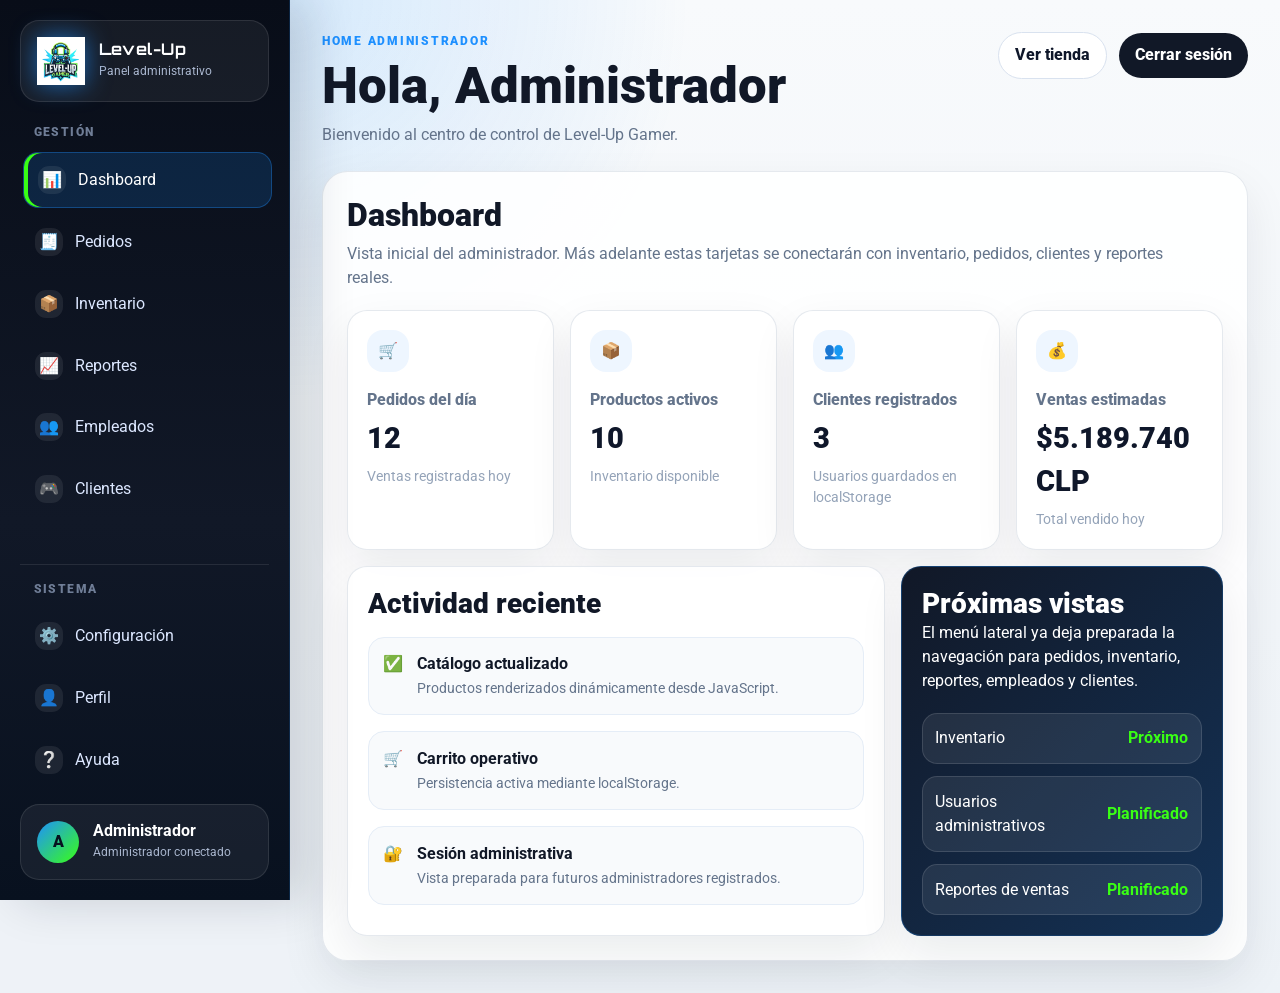
==== commit b11f278c: "feat: agrega mantenedor administrativo de usuarios" ====
--- a/admin.html
+++ b/admin.html
@@ -68,7 +68,7 @@
                     <span>Empleados</span>
                 </a>
 
-                <a href="#" class="admin-menu-link">
+                <a href="#" class="admin-menu-link" data-admin-view="clientes">
                     <span class="admin-menu-icon">🎮</span>
                     <span>Clientes</span>
                 </a>
@@ -385,42 +385,76 @@
                             <input type="hidden" id="admin-product-editing-id">
 
                             <div class="admin-form-grid">
+
                                 <label>
                                     Código *
-                                    <input type="text" id="admin-product-id" maxlength="20" placeholder="Ej: AC003">
+                                    <input type="text"
+                                        id="admin-product-id"
+                                        minlength="3"
+                                        maxlength="20"
+                                        placeholder="Ej: AC003">
                                 </label>
 
                                 <label>
                                     Nombre *
-                                    <input type="text" id="admin-product-name" maxlength="100" placeholder="Nombre del producto">
+                                    <input type="text"
+                                        id="admin-product-name"
+                                        maxlength="100"
+                                        placeholder="Nombre del producto">
                                 </label>
 
                                 <label>
                                     Categoría *
                                     <select id="admin-product-category">
-                                        <option value="">Selecciona una categoría</option>
+                                        <option value="">
+                                            Selecciona una categoría
+                                        </option>
                                     </select>
                                 </label>
 
                                 <label>
                                     Precio *
-                                    <input type="number" id="admin-product-price" min="0" step="1" placeholder="Precio CLP">
+                                    <input type="number"
+                                        id="admin-product-price"
+                                        min="0"
+                                        step="0.01"
+                                        placeholder="Precio CLP">
                                 </label>
 
                                 <label>
                                     Stock *
-                                    <input type="number" id="admin-product-stock" min="0" step="1" placeholder="Cantidad disponible">
+                                    <input type="number"
+                                        id="admin-product-stock"
+                                        min="0"
+                                        step="1"
+                                        placeholder="Cantidad disponible">
+                                </label>
+
+                                <label>
+                                    Stock crítico
+                                    <input type="number"
+                                        id="admin-product-critical-stock"
+                                        min="0"
+                                        step="1"
+                                        placeholder="Opcional">
                                 </label>
 
                                 <label class="admin-form-full">
-                                    Imagen *
-                                    <input type="text" id="admin-product-image" maxlength="250" placeholder="Ruta o URL de imagen">
+                                    Imagen
+                                    <input type="text"
+                                        id="admin-product-image"
+                                        maxlength="250"
+                                        placeholder="Ruta o URL de imagen (opcional)">
                                 </label>
 
                                 <label class="admin-form-full">
-                                    Descripción *
-                                    <textarea id="admin-product-description" maxlength="500" rows="4" placeholder="Descripción del producto"></textarea>
-                                </label>
+                                    Descripción
+                                    <textarea id="admin-product-description"
+                                            maxlength="500"
+                                            rows="4"
+                                            placeholder="Descripción del producto (opcional)"></textarea>
+                                </label>
+
                             </div>
 
                             <div id="admin-inventory-message" class="admin-form-message"></div>
@@ -438,6 +472,282 @@
 
             </section>
 
+            <!-- CLIENTES / USUARIOS -->
+
+            <section class="admin-content-panel admin-view-section"
+                    id="admin-view-clientes">
+
+
+                <div class="admin-section-heading">
+
+                    <div>
+                        <h2>Clientes y usuarios</h2>
+
+                        <p>
+                            Administra los usuarios registrados en Level-Up Gamer.
+                        </p>
+                    </div>
+
+                </div>
+
+
+                <div class="admin-inventory-layout">
+
+
+                    <!-- LISTADO DE USUARIOS -->
+
+                    <div class="admin-table-card">
+
+                        <div class="admin-table-header">
+
+                            <div>
+                                <h3>Usuarios registrados</h3>
+
+                                <p id="admin-users-count">
+                                    0 usuarios registrados
+                                </p>
+                            </div>
+
+                            <button type="button"
+                                    class="admin-primary-btn"
+                                    onclick="prepararNuevoUsuarioAdmin()">
+
+                                + Nuevo usuario
+
+                            </button>
+
+                        </div>
+
+
+                        <div class="admin-table-responsive">
+
+                            <table class="admin-inventory-table">
+
+                                <thead>
+
+                                    <tr>
+                                        <th>RUN</th>
+                                        <th>Nombre</th>
+                                        <th>Correo</th>
+                                        <th>Rol</th>
+                                        <th>Región</th>
+                                        <th>Acciones</th>
+                                    </tr>
+
+                                </thead>
+
+
+                                <tbody id="admin-users-body">
+
+                                    <!-- JavaScript -->
+
+                                </tbody>
+
+                            </table>
+
+                        </div>
+
+                    </div>
+
+
+
+                    <!-- FORMULARIO -->
+
+                    <aside class="admin-form-card">
+
+
+                        <div class="admin-form-header">
+
+                            <p>Formulario de usuario</p>
+
+                            <h3 id="admin-user-form-title">
+                                Agregar usuario
+                            </h3>
+
+                        </div>
+
+
+                        <form id="admin-user-form"
+                            onsubmit="return guardarUsuarioAdmin()"
+                            novalidate>
+
+
+                            <input type="hidden"
+                                id="admin-user-editing-id">
+
+
+                            <div class="admin-form-grid">
+
+
+                                <!-- RUN -->
+
+                                <label>
+                                    RUN *
+
+                                    <input type="text"
+                                        id="admin-user-run"
+                                        maxlength="9"
+                                        placeholder="Ej: 123456785">
+                                </label>
+
+
+                                <!-- Nombre -->
+
+                                <label>
+                                    Nombre completo *
+
+                                    <input type="text"
+                                        id="admin-user-name"
+                                        maxlength="100"
+                                        placeholder="Nombre completo">
+                                </label>
+
+
+                                <!-- Correo -->
+
+                                <label>
+                                    Correo *
+
+                                    <input type="email"
+                                        id="admin-user-email"
+                                        maxlength="100"
+                                        placeholder="correo@gmail.com">
+                                </label>
+
+
+                                <!-- Contraseña -->
+
+                                <label>
+                                    Contraseña *
+
+                                    <input type="password"
+                                        id="admin-user-password"
+                                        placeholder="Contraseña">
+                                </label>
+
+
+                                <!-- Fecha -->
+
+                                <label>
+                                    Fecha de nacimiento
+
+                                    <input type="date"
+                                        id="admin-user-birthdate">
+                                </label>
+
+
+                                <!-- Rol -->
+
+                                <label>
+                                    Tipo de usuario *
+
+                                    <select id="admin-user-role">
+
+                                        <option value="">
+                                            Selecciona un rol
+                                        </option>
+
+                                        <option value="cliente">
+                                            Cliente
+                                        </option>
+
+                                        <option value="vendedor">
+                                            Vendedor
+                                        </option>
+
+                                        <option value="admin">
+                                            Administrador
+                                        </option>
+
+                                    </select>
+                                </label>
+
+
+                                <!-- Región -->
+
+                                <label>
+                                    Región *
+
+                                    <select id="admin-user-region">
+
+                                        <option value="">
+                                            Selecciona una región
+                                        </option>
+
+                                    </select>
+                                </label>
+
+
+                                <!-- Comuna -->
+
+                                <label>
+                                    Comuna *
+
+                                    <select id="admin-user-comuna"
+                                            disabled>
+
+                                        <option value="">
+                                            Selecciona una comuna
+                                        </option>
+
+                                    </select>
+                                </label>
+
+
+                                <!-- Dirección -->
+
+                                <label class="admin-form-full">
+                                    Dirección *
+
+                                    <input type="text"
+                                        id="admin-user-address"
+                                        maxlength="300"
+                                        placeholder="Dirección del usuario">
+                                </label>
+
+
+                            </div>
+
+
+                            <!-- Mensajes -->
+
+                            <div id="admin-users-message"
+                                class="admin-form-message">
+                            </div>
+
+
+                            <!-- Botones -->
+
+                            <div class="admin-form-actions">
+
+                                <button type="submit"
+                                        class="admin-primary-btn">
+
+                                    Guardar usuario
+
+                                </button>
+
+                                <button type="button"
+                                        class="admin-secondary-btn"
+                                        onclick="limpiarFormularioUsuarioAdmin()">
+
+                                    Limpiar
+
+                                </button>
+
+                            </div>
+
+
+                        </form>
+
+
+                    </aside>
+
+
+                </div>
+
+            </section>
+
         </main>
 
     </div>
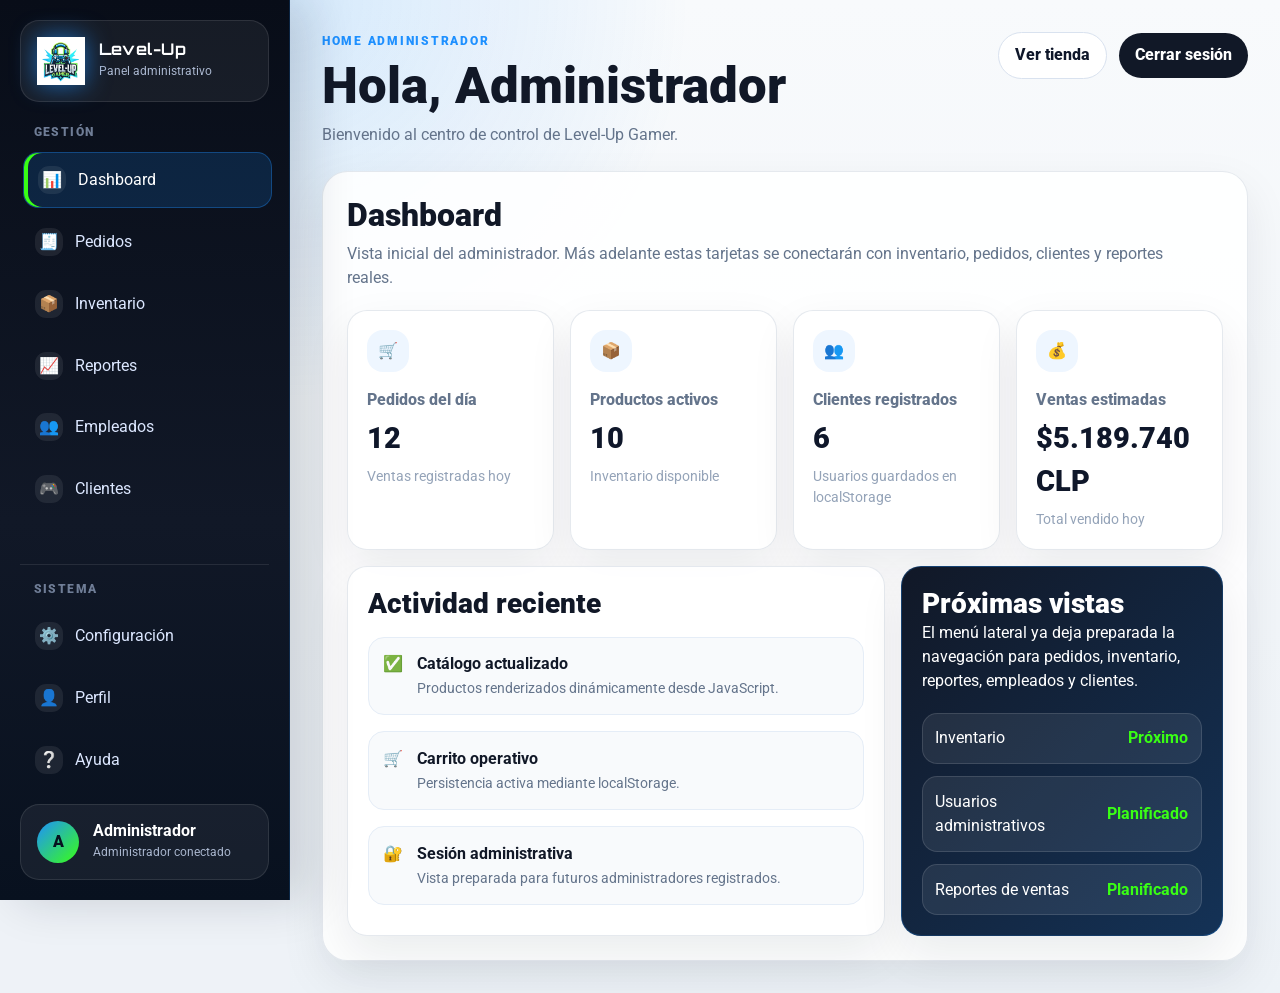
==== commit 4feeeb25: "feat: agrega vista de empleados y usuarios iniciales por rol" ====
--- a/admin.html
+++ b/admin.html
@@ -63,7 +63,7 @@
                     <span>Reportes</span>
                 </a>
 
-                <a href="#" class="admin-menu-link">
+                <a href="#" class="admin-menu-link" data-admin-view="empleados">
                     <span class="admin-menu-icon">👥</span>
                     <span>Empleados</span>
                 </a>
@@ -748,6 +748,68 @@
 
             </section>
 
+            <section class="admin-content-panel admin-view-section"
+                    id="admin-view-empleados">
+
+                <div class="admin-section-heading">
+
+                    <div>
+                        <h2>Empleados</h2>
+
+                        <p>
+                            Administra vendedores y administradores de Level-Up Gamer.
+                        </p>
+                    </div>
+
+                </div>
+
+
+                <div class="admin-table-card">
+
+                    <div class="admin-table-header">
+
+                        <div>
+                            <h3>Empleados registrados</h3>
+
+                            <p id="admin-employees-count">
+                                0 empleados registrados
+                            </p>
+                        </div>
+
+                    </div>
+
+
+                    <div class="admin-table-responsive">
+
+                        <table class="admin-inventory-table">
+
+                            <thead>
+
+                                <tr>
+                                    <th>RUN</th>
+                                    <th>Nombre</th>
+                                    <th>Correo</th>
+                                    <th>Rol</th>
+                                    <th>Región</th>
+                                </tr>
+
+                            </thead>
+
+
+                            <tbody id="admin-employees-body">
+
+                                <!-- JavaScript -->
+
+                            </tbody>
+
+                        </table>
+
+                    </div>
+
+                </div>
+
+            </section>
+
         </main>
 
     </div>
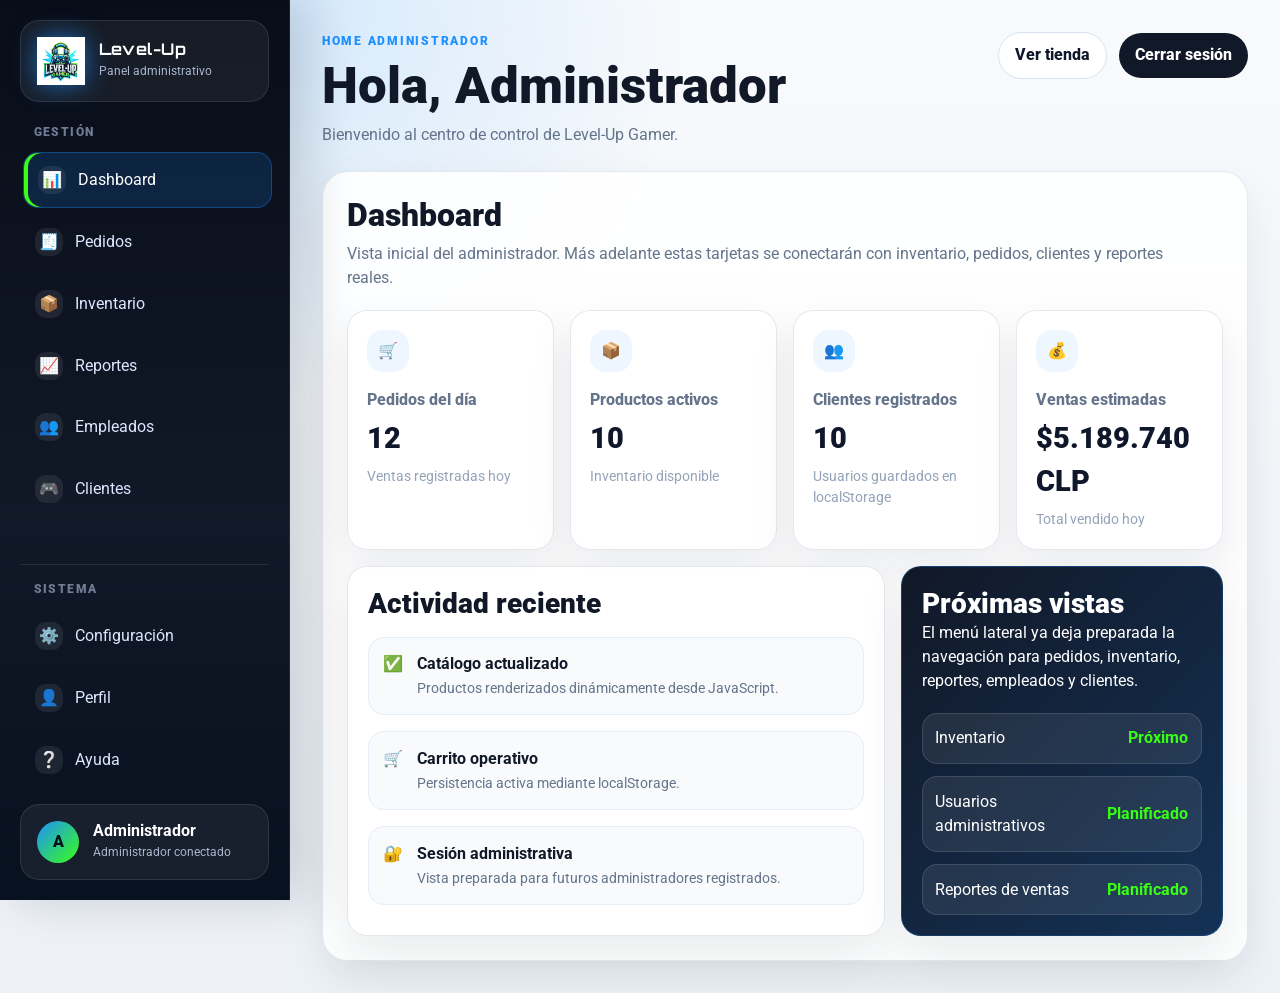
==== commit c3dcaf41: "fix: corrige gestion de empleados y detalles" ====
--- a/admin.html
+++ b/admin.html
@@ -635,36 +635,7 @@
                                         id="admin-user-birthdate">
                                 </label>
 
-
-                                <!-- Rol -->
-
-                                <label>
-                                    Tipo de usuario *
-
-                                    <select id="admin-user-role">
-
-                                        <option value="">
-                                            Selecciona un rol
-                                        </option>
-
-                                        <option value="cliente">
-                                            Cliente
-                                        </option>
-
-                                        <option value="vendedor">
-                                            Vendedor
-                                        </option>
-
-                                        <option value="admin">
-                                            Administrador
-                                        </option>
-
-                                    </select>
-                                </label>
-
-
                                 <!-- Región -->
-
                                 <label>
                                     Región *
 
@@ -775,6 +746,14 @@
                                 0 empleados registrados
                             </p>
                         </div>
+
+                        <button type="button"
+                                class="admin-primary-btn"
+                                onclick="prepararNuevoEmpleadoAdmin()">
+
+                            + Nuevo vendedor
+
+                        </button>
 
                     </div>
 
@@ -791,6 +770,7 @@
                                     <th>Correo</th>
                                     <th>Rol</th>
                                     <th>Región</th>
+                                    <th>Acciones</th>
                                 </tr>
 
                             </thead>
@@ -807,6 +787,144 @@
                     </div>
 
                 </div>
+
+                <aside class="admin-form-card mt-4">
+
+                    <div class="admin-form-header">
+
+                        <p>Formulario de empleado</p>
+
+                        <h3 id="admin-employee-form-title">
+                            Agregar vendedor
+                        </h3>
+
+                    </div>
+
+
+                    <form id="admin-employee-form"
+                        onsubmit="return guardarEmpleadoAdmin()"
+                        novalidate>
+
+
+                        <input type="hidden"
+                            id="admin-employee-editing-id">
+
+
+                        <div class="admin-form-grid">
+
+                            <label>
+                                RUN *
+
+                                <input type="text"
+                                    id="admin-employee-run"
+                                    maxlength="9"
+                                    placeholder="Ej: 123456785">
+                            </label>
+
+
+                            <label>
+                                Nombre completo *
+
+                                <input type="text"
+                                    id="admin-employee-name"
+                                    maxlength="100"
+                                    placeholder="Nombre completo">
+                            </label>
+
+
+                            <label>
+                                Correo *
+
+                                <input type="email"
+                                    id="admin-employee-email"
+                                    maxlength="100"
+                                    placeholder="correo@gmail.com">
+                            </label>
+
+
+                            <label>
+                                Contraseña *
+
+                                <input type="password"
+                                    id="admin-employee-password"
+                                    placeholder="Contraseña">
+                            </label>
+
+
+                            <label>
+                                Fecha de nacimiento
+
+                                <input type="date"
+                                    id="admin-employee-birthdate">
+                            </label>
+
+
+                            <label>
+                                Región *
+
+                                <select id="admin-employee-region">
+
+                                    <option value="">
+                                        Selecciona una región
+                                    </option>
+
+                                </select>
+                            </label>
+
+
+                            <label>
+                                Comuna *
+
+                                <select id="admin-employee-comuna"
+                                        disabled>
+
+                                    <option value="">
+                                        Selecciona una comuna
+                                    </option>
+
+                                </select>
+                            </label>
+
+
+                            <label class="admin-form-full">
+                                Dirección *
+
+                                <input type="text"
+                                    id="admin-employee-address"
+                                    maxlength="300"
+                                    placeholder="Dirección del vendedor">
+                            </label>
+
+                        </div>
+
+
+                        <div id="admin-employees-message"
+                            class="admin-form-message">
+                        </div>
+
+
+                        <div class="admin-form-actions">
+
+                            <button type="submit"
+                                    class="admin-primary-btn">
+
+                                Guardar vendedor
+
+                            </button>
+
+                            <button type="button"
+                                    class="admin-secondary-btn"
+                                    onclick="limpiarFormularioEmpleadoAdmin()">
+
+                                Limpiar
+
+                            </button>
+
+                        </div>
+
+                    </form>
+
+                </aside>
 
             </section>
 
